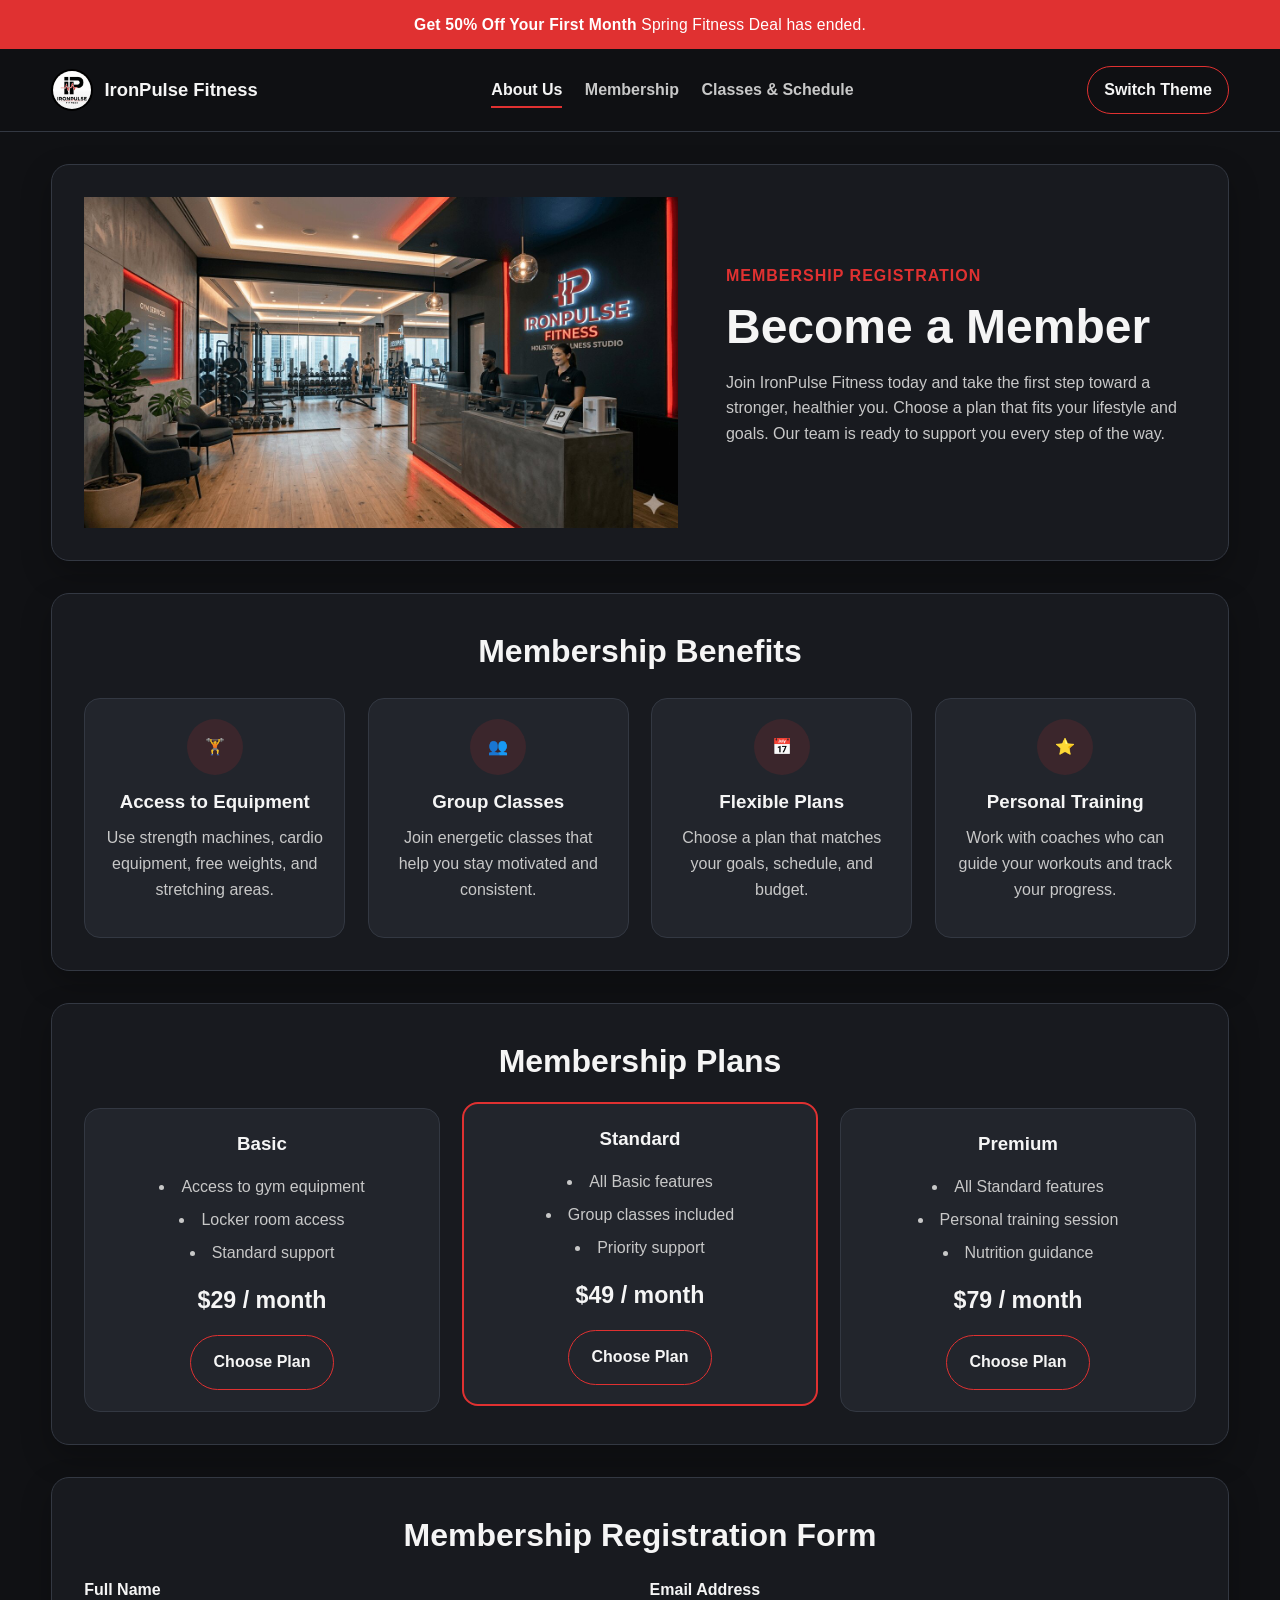
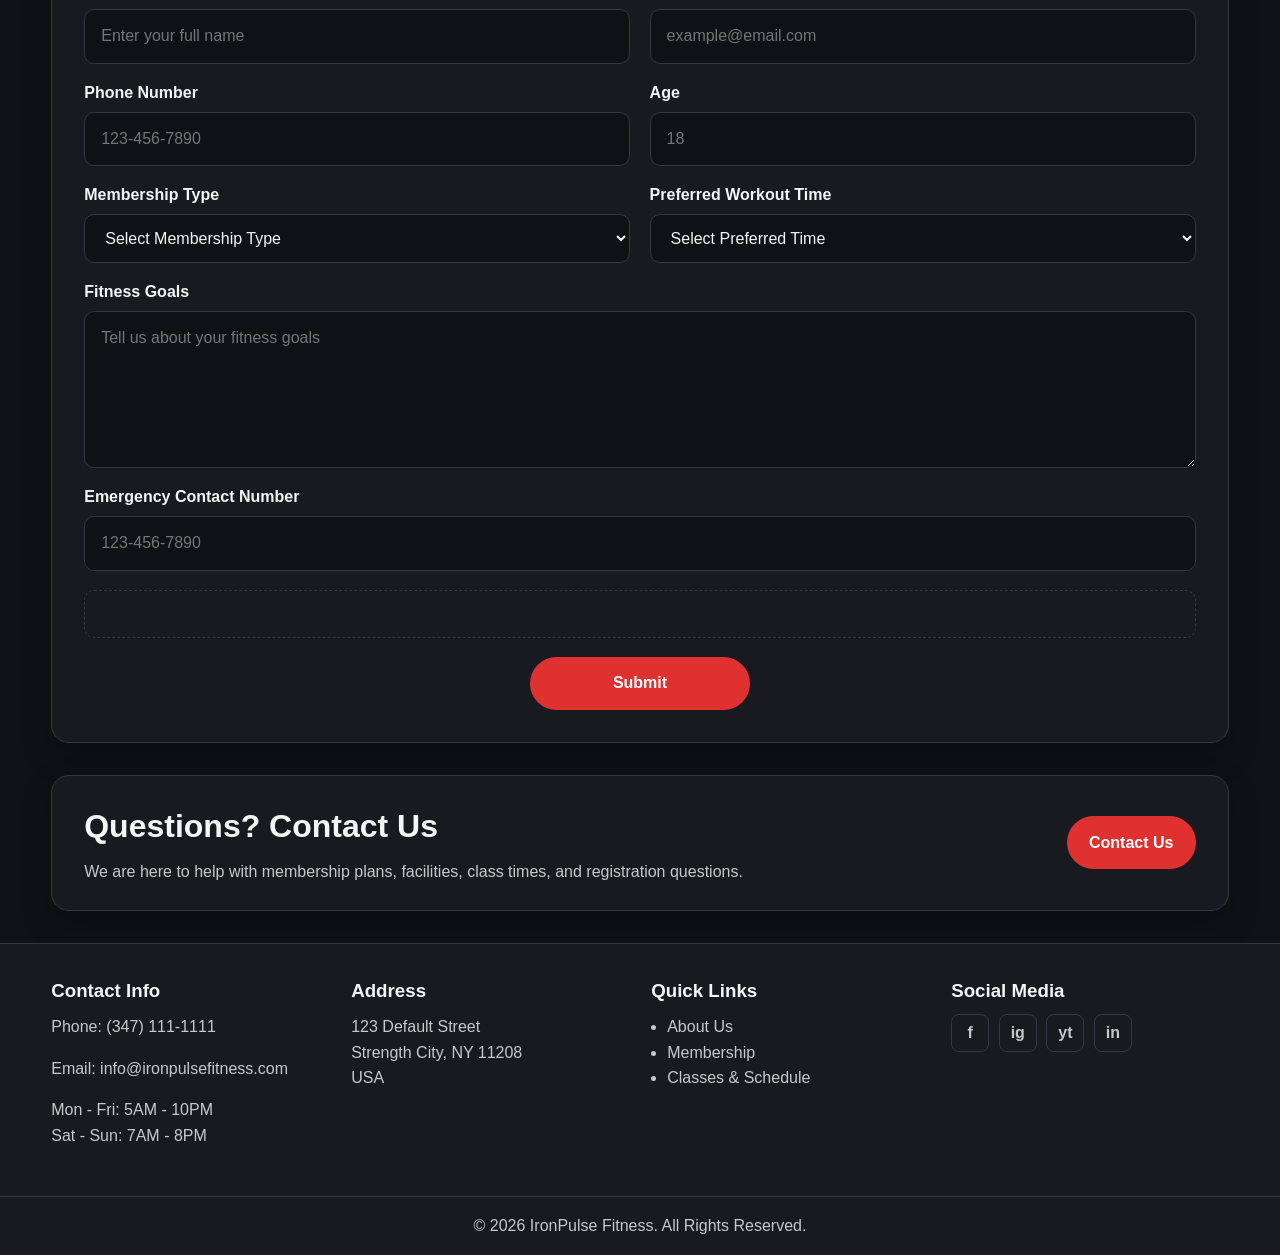
==== membership.html @ 701a0eed "First Upload" ====
<!--
---------------------------------------------------------------------------------------
  IronPulse Fitness Final Project
  Author: Mahmudul Hasan
  Date: May 16, 2026
  CST 2309 | Gym Website
  Membership page for a fictional gym called IronPulse Fitness. 
  This page uses the template.html file for the header, footer, and JavaScript links. 
  The main content is added to the <main> element below.
  ------------------------------------------------------------------------------------- 
-->

<!DOCTYPE html>
<html lang="en">

<head>
  <meta charset="UTF-8">
  <!-- The viewport meta tag is important for responsive design. -->
  <meta name="viewport" content="width=device-width, initial-scale=1.0">
  <title>IronPulse Fitness | About Us</title>
  <!-- Link to the external CSS file for styling. -->
  <link rel="stylesheet" href="css/style.css">
  <!-- Link to the favicon for the website. -->
  <link rel="icon" type="image/png" href="favicon.png">
</head>

<body>
  <!-- Countdown promotion clock. This appears above the menu on every page. -->
  <div class="top-countdown" aria-live="polite">
    <strong>Get 50% Off Your First Month</strong>
    <span id="countdownText"> Spring Fitness Deal</span>
  </div>

  <!-- Main header and navigation. The same header is used on all three pages. -->
  <header class="site-header">
    <nav class="navbar" aria-label="Main navigation">
      <a class="brand" href="index.html" aria-label="IronPulse Fitness home">
         <img class="brand-mark" src="favicon.png" alt="IronPulse Fitness Logo">
        <span>IronPulse Fitness</span>
      </a>

      <!-- Mobile hamburger button. JavaScript opens and closes the menu. -->
      <button class="menu-toggle" id="menuToggle" aria-label="Open navigation menu" aria-expanded="false">
        <span></span>
        <span></span>
        <span></span>
      </button>

      <ul class="nav-links" id="navLinks">
        <li><a class="active" href="index.html">About Us</a></li>
        <li><a href="membership.html">Membership</a></li>
        <li><a href="classes.html">Classes &amp; Schedule</a></li>
      </ul>

      <button class="theme-btn" id="themeToggle" type="button">Switch Theme</button>
    </nav>
  </header>

  <main>
    <!-- Membership hero section. -->
    <section class="two-column-section page-intro">
      <div class="hero-image">
        <img src="images/membership-gym.jpg" alt="IronPulse Fitness front desk and gym interior">
      </div>
      <div>
        <p class="eyebrow">Membership Registration</p>
        <h1>Become a Member</h1>
        <p>
          Join IronPulse Fitness today and take the first step toward a stronger, healthier you. Choose a
          plan that fits your lifestyle and goals. Our team is ready to support you every step of the way.
        </p>
      </div>
    </section>

    <!-- Benefit cards. -->
    <section class="section-block">
      <h2>Membership Benefits</h2>
      <div class="value-grid">
        <article class="small-card">
          <span class="circle-icon">🏋</span>
          <h3>Access to Equipment</h3>
          <p>Use strength machines, cardio equipment, free weights, and stretching areas.</p>
        </article>
        <article class="small-card">
          <span class="circle-icon">👥</span>
          <h3>Group Classes</h3>
          <p>Join energetic classes that help you stay motivated and consistent.</p>
        </article>
        <article class="small-card">
          <span class="circle-icon">📅</span>
          <h3>Flexible Plans</h3>
          <p>Choose a plan that matches your goals, schedule, and budget.</p>
        </article>
        <article class="small-card">
          <span class="circle-icon">⭐</span>
          <h3>Personal Training</h3>
          <p>Work with coaches who can guide your workouts and track your progress.</p>
        </article>
      </div>
    </section>

    <!-- Membership plan cards. -->
    <section class="section-block">
      <h2>Membership Plans</h2>
      <div class="plan-grid">
        <article class="plan-card">
          <h3>Basic</h3>
          <ul>
            <li>Access to gym equipment</li>
            <li>Locker room access</li>
            <li>Standard support</li>
          </ul>
          <p class="price">$29 / month</p>
          <a class="secondary-btn" href="#registrationForm">Choose Plan</a>
        </article>
        <article class="plan-card featured-plan">
          <h3>Standard</h3>
          <ul>
            <li>All Basic features</li>
            <li>Group classes included</li>
            <li>Priority support</li>
          </ul>
          <p class="price">$49 / month</p>
          <a class="secondary-btn" href="#registrationForm">Choose Plan</a>
        </article>
        <article class="plan-card">
          <h3>Premium</h3>
          <ul>
            <li>All Standard features</li>
            <li>Personal training session</li>
            <li>Nutrition guidance</li>
          </ul>
          <p class="price">$79 / month</p>
          <a class="secondary-btn" href="#registrationForm">Choose Plan</a>
        </article>
      </div>
    </section>

    <!-- Registration form. JavaScript validates this form before submission. -->
    <section class="form-section" id="registrationForm">
      <h2>Membership Registration Form</h2>
      <form id="memberForm" novalidate>
        <div class="form-grid">
          <div class="form-group">
            <label for="fullName">Full Name</label>
            <input type="text" id="fullName" name="fullName" placeholder="Enter your full name">
          </div>

          <div class="form-group">
            <label for="email">Email Address</label>
            <input type="email" id="email" name="email" placeholder="example@email.com">
          </div>

          <div class="form-group">
            <label for="phone">Phone Number</label>
            <input type="tel" id="phone" name="phone" placeholder="123-456-7890">
          </div>

          <div class="form-group">
            <label for="age">Age</label>
            <input type="number" id="age" name="age" placeholder="18">
          </div>

          <div class="form-group">
            <label for="membershipType">Membership Type</label>
            <select id="membershipType" name="membershipType">
              <option value="">Select Membership Type</option>
              <option value="Basic">Basic</option>
              <option value="Standard">Standard</option>
              <option value="Premium">Premium</option>
              <option value="Student Plan">Student Plan</option>
            </select>
          </div>

          <div class="form-group">
            <label for="workoutTime">Preferred Workout Time</label>
            <select id="workoutTime" name="workoutTime">
              <option value="">Select Preferred Time</option>
              <option value="Morning">Morning</option>
              <option value="Afternoon">Afternoon</option>
              <option value="Evening">Evening</option>
              <option value="Night">Night</option>
            </select>
          </div>

          <div class="form-group full-width">
            <label for="fitnessGoals">Fitness Goals</label>
            <textarea id="fitnessGoals" name="fitnessGoals" rows="5" placeholder="Tell us about your fitness goals"></textarea>
          </div>

          <div class="form-group full-width">
            <label for="emergencyPhone">Emergency Contact Number</label>
            <input type="tel" id="emergencyPhone" name="emergencyPhone" placeholder="123-456-7890">
          </div>
        </div>

        <!-- JavaScript writes validation errors or success messages here. -->
        <div id="formMessage" class="form-message" aria-live="polite"></div>
        <button class="primary-btn submit-btn" type="submit">Submit</button>
      </form>
    </section>

    <section class="cta-row contact-strip">
      <div>
        <h2>Questions? Contact Us</h2>
        <p>We are here to help with membership plans, facilities, class times, and registration questions.</p>
      </div>
      <a class="primary-btn" href="mailto:info@ironpulsefitness.com">Contact Us</a>
    </section>
  </main>

<!--Footer Section-->

  <footer class="site-footer">
    <div class="footer-grid">
      <div>
        <h3>Contact Info</h3>
        <p>Phone: (347) 111-1111</p>
        <p>Email: info@ironpulsefitness.com</p>
        <p>Mon - Fri: 5AM - 10PM<br>Sat - Sun: 7AM - 8PM</p>
      </div>
      <div>
        <h3>Address</h3>
        <p>123 Default Street<br>Strength City, NY 11208<br>USA</p>
      </div>
      <div>
        <h3>Quick Links</h3>
        <ul>
          <li><a href="index.html">About Us</a></li>
          <li><a href="membership.html">Membership</a></li>
          <li><a href="classes.html">Classes &amp; Schedule</a></li>
        </ul>
      </div>
      <div>
        <h3>Social Media</h3>
        <div class="social-links">
          <a href="https://facebook.com" aria-label="Facebook">f</a>
          <a href="https://instagram.com" aria-label="Instagram">ig</a>
          <a href="https://youtube.com" aria-label="YouTube">yt</a>
          <a href="https://linkedin.com" aria-label="LinkedIn">in</a>
        </div>
      </div>
    </div>
    <p class="copyright">&copy; 2026 IronPulse Fitness. All Rights Reserved.</p>
  </footer>

<!-- JavaScript file -->
  <script src="js/script.js"></script>

</body>
</html>
---- css/style.css ----
/*
  IronPulse Fitness Final Project
  Author: Mahmudul Hasan
  Date: May 16, 2026
  CST 2309 | Gym Website
  External CSS file used by all three pages.
  This file includes:
      1. Basic setup and CSS variables
      2. Styles for countdown promotion clock and header
      3. Reusable layout sections like two-column sections, cards, and CTA rows
      4. Specific styles for about page cards
      5. Styles for membership page including form styling
      6. Styles for classes and schedule page including table and slideshow
      7. Footer styles
      8. Responsive design with multiple breakpoints
*/

/* -----------------------------
   1. Basic setup and variables
------------------------------ */
:root {
  --bg: #101114;
  --surface: #181a1f;
  --surface-light: #22252c;
  --text: #f5f5f5;
  --muted: #c8c8c8;
  --accent: #e03131;
  --accent-dark: #b02525;
  --border: #333842;
  --shadow: 0 12px 30px rgba(0, 0, 0, 0.25);
  --max-width: 1180px;
}

/* Light theme is turned on by JavaScript when the user clicks Switch Theme. */
body.light-theme {
  --bg: #f7f7f7;
  --surface: #ffffff;
  --surface-light: #f1f1f1;
  --text: #1f1f1f;
  --muted: #555555;
  --border: #d6d6d6;
  --shadow: 0 10px 22px rgba(0, 0, 0, 0.10);
}

* {
  box-sizing: border-box;
}

html {
  scroll-behavior: smooth;
}

body {
  margin: 0;
  font-family: Arial, Helvetica, sans-serif;
  background: var(--bg);
  color: var(--text);
  line-height: 1.6;
}

img {
  max-width: 100%;
  display: block;
}

a {
  color: inherit;
  text-decoration: none;
}

main {
  width: min(var(--max-width), 92%);
  margin: 0 auto;
}

h1,
h2,
h3,
p {
  margin-top: 0;
}

h1 {
  font-size: 3rem;
  line-height: 1.1;
  margin-bottom: 1rem;
}

h2 {
  font-size: 2rem;
  text-align: center;
  margin-bottom: 1.3rem;
}

h3 {
  margin-bottom: 0.5rem;
}

p {
  color: var(--muted);
}

/* -----------------------------
   2. Countdown and header
------------------------------ */
.top-countdown {
  background: var(--accent);
  color: #ffffff;
  text-align: center;
  padding: 0.75rem 1rem;
  font-size: 0.98rem;
  letter-spacing: 0.2px;
}



.site-header {
  position: sticky;
  top: 0;
  z-index: 50;
  background: rgba(16, 17, 20, 0.96);
  border-bottom: 1px solid var(--border);
  backdrop-filter: blur(10px);
}

.light-theme .site-header {
  background: rgba(255, 255, 255, 0.96);
}

.navbar {
  width: min(var(--max-width), 92%);
  margin: 0 auto;
  min-height: 82px;
  display: flex;
  align-items: center;
  justify-content: space-between;
  gap: 1.2rem;
}

.brand {
  display: flex;
  align-items: center;
  gap: 0.7rem;
  font-weight: 800;
  font-size: 1.15rem;
  white-space: nowrap;
}

.brand-mark {
  width: 42px;
  height: 42px;
  border: 2px solid #000;
  background: white;
  display: grid;
  place-items: center;
  font-size: 0.9rem;
  border-radius: 100%;
  font-weight: 800;
}

.nav-links {
  list-style: none;
  margin: 0;
  padding: 0;
  display: flex;
  align-items: center;
  gap: 1.4rem;
}

.nav-links a {
  color: var(--muted);
  font-weight: 700;
  padding: 0.5rem 0;
  border-bottom: 2px solid transparent;
}

.nav-links a:hover,
.nav-links a.active {
  color: var(--text);
  border-bottom-color: var(--accent);
}

.theme-btn,
.menu-toggle,
.primary-btn,
.secondary-btn,
.submit-btn,
.slide-btn {
  cursor: pointer;
  font: inherit;
}

.theme-btn {
  border: 1px solid var(--accent);
  background: transparent;
  color: var(--text);
  padding: 0.65rem 1rem;
  border-radius: 999px;
  font-weight: 700;
}

.theme-btn:hover {
  background: var(--accent);
  color: #ffffff;
}

/* The hamburger menu is hidden on desktop and shown on mobile screens. */
.menu-toggle {
  display: none;
  width: 44px;
  height: 42px;
  border: 1px solid var(--border);
  border-radius: 8px;
  background: var(--surface);
  padding: 0.5rem;
}

.menu-toggle span {
  display: block;
  height: 3px;
  background: var(--text);
  margin: 5px 0;
  border-radius: 10px;
}

/* -----------------------------
   3. Reusable layout sections
------------------------------ */
.two-column-section,
.section-block,
.content-card,
.form-section,
.interactive-card,
.cta-row {
  background: var(--surface);
  border: 1px solid var(--border);
  border-radius: 18px;
  box-shadow: var(--shadow);
  margin: 2rem 0;
}

.two-column-section {
  display: grid;
  grid-template-columns: 1.1fr 0.9fr;
  align-items: center;
  gap: 2rem;
  padding: 2rem;
}

.hero-video {
  width: 100%;
  height: 100%;
  max-height: 520px;
  object-fit: cover;
  display: block;
  border-radius: 18px;
}

.hero-text,
.page-intro > div:last-child {
  padding: 1rem;
}

.eyebrow {
  color: var(--accent);
  font-weight: 800;
  text-transform: uppercase;
  letter-spacing: 1px;
  margin-bottom: 0.75rem;
}

.primary-btn,
.secondary-btn {
  display: inline-block;
  border: 0;
  border-radius: 999px;
  padding: 0.85rem 1.4rem;
  font-weight: 800;
  text-align: center;
}

.primary-btn {
  background: var(--accent);
  color: #ffffff;
}

.primary-btn:hover {
  background: var(--accent-dark);
}

.secondary-btn {
  border: 1px solid var(--accent);
  color: var(--text);
  background: transparent;
}

.secondary-btn:hover {
  background: var(--accent);
  color: #ffffff;
}

.content-card,
.section-block,
.form-section,
.interactive-card {
  padding: 2rem;
}

.about-box p {
  max-width: 900px;
  margin: 0 auto;
  text-align: center;
}

.value-grid,
.program-grid,
.trainer-grid,
.plan-grid,
.class-grid,
.interactive-grid,
.footer-grid {
  display: grid;
  gap: 1.4rem;
}

.value-grid {
  grid-template-columns: repeat(4, 1fr);
}

.small-card,
.image-card,
.trainer-card,
.plan-card,
.class-card {
  background: var(--surface-light);
  border: 1px solid var(--border);
  border-radius: 16px;
  padding: 1.2rem;
}

.small-card {
  text-align: center;
}

.circle-icon {
  display: grid;
  place-items: center;
  width: 56px;
  height: 56px;
  border-radius: 50%;
  margin: 0 auto 0.8rem;
  background: rgba(224, 49, 49, 0.13);
  color: var(--accent);
  font-weight: 900;
}

/* -----------------------------
   4. About page cards
------------------------------ */
.program-grid {
  grid-template-columns: repeat(4, 1fr);
}

.image-card img {
  height: 170px;
  width: 100%;
  object-fit: cover;
  border-radius: 12px;
  margin-bottom: 1rem;
}

.trainer-grid {
  grid-template-columns: repeat(3, 1fr);
}

.trainer-card {
  text-align: center;
}

.trainer-card img {
  width: 160px;
  height: 160px;
  border-radius: 50%;
  object-fit: cover;
  margin: 0 auto 1rem;
  border: 4px solid var(--accent);
}

.cta-row {
  padding: 1.6rem 2rem;
  display: flex;
  align-items: center;
  justify-content: space-between;
  gap: 1.5rem;
}

.cta-row h2 {
  text-align: left;
  margin-bottom: 0.4rem;
}

.cta-row p {
  margin-bottom: 0;
}

/* -----------------------------
   5. Membership page
------------------------------ */
.plan-grid {
  grid-template-columns: repeat(3, 1fr);
}

.plan-card {
  text-align: center;
}

.plan-card ul {
  list-style-position: inside;
  padding: 0;
  color: var(--muted);
}

.plan-card li {
  margin: 0.45rem 0;
}

.price {
  font-size: 1.45rem;
  color: var(--text);
  font-weight: 900;
  margin: 1rem 0;
}

.featured-plan {
  border: 2px solid var(--accent);
  transform: translateY(-6px);
}

.form-section h2 {
  margin-bottom: 1rem;
}

.form-grid {
  display: grid;
  grid-template-columns: repeat(2, 1fr);
  gap: 1rem 1.2rem;
}

.form-group {
  display: flex;
  flex-direction: column;
}

.form-group label {
  margin-bottom: 0.4rem;
  font-weight: 800;
}

input,
select,
textarea {
  width: 100%;
  padding: 0.85rem 1rem;
  border: 1px solid var(--border);
  border-radius: 10px;
  background: var(--bg);
  color: var(--text);
  font: inherit;
}

input:focus,
select:focus,
textarea:focus {
  outline: 2px solid var(--accent);
  border-color: var(--accent);
}

.full-width {
  grid-column: 1 / -1;
}

.form-message {
  min-height: 48px;
  margin: 1.2rem 0;
  padding: 1rem;
  border: 1px dashed var(--border);
  border-radius: 10px;
  color: var(--muted);
}

.form-message.error {
  border-color: var(--accent);
  color: #ffbaba;
  background: rgba(224, 49, 49, 0.10);
}

.light-theme .form-message.error {
  color: #8a1717;
}

.form-message.success {
  border-color: #2f9e44;
  color: #b7f7c4;
  background: rgba(47, 158, 68, 0.12);
}

.light-theme .form-message.success {
  color: #236b32;
}

.submit-btn {
  min-width: 220px;
  display: block;
  margin: 0 auto;
}

.contact-strip {
  margin-bottom: 2rem;
}

/* -----------------------------
   6. Classes and schedule page
------------------------------ */
.class-grid {
  grid-template-columns: repeat(3, 1fr);
}

.class-card {
  display: flex;
  align-items: center;
  gap: 1rem;
}

.class-card img {
  width: 120px;
  height: 100px;
  border-radius: 12px;
  object-fit: cover;
  flex-shrink: 0;
}

.table-wrap {
  overflow-x: auto;
}

table {
  width: 100%;
  border-collapse: collapse;
  min-width: 680px;
  background: var(--surface-light);
  border-radius: 12px;
  overflow: hidden;
}

th,
td {
  border: 1px solid var(--border);
  padding: 0.95rem;
  text-align: left;
}

th {
  background: var(--accent);
  color: #ffffff;
}

.interactive-grid {
  grid-template-columns: repeat(2, 1fr);
  margin: 2rem 0;
}

.result-box {
  min-height: 120px;
  border: 1px dashed var(--border);
  border-radius: 12px;
  background: var(--surface-light);
  display: grid;
  place-items: center;
  text-align: center;
  padding: 1rem;
  margin: 1rem 0;
  font-weight: 800;
}

.slideshow {
  display: grid;
  grid-template-columns: auto 1fr auto;
  align-items: center;
  gap: 0.8rem;
}

.slideshow img {
  height: 260px;
  width: 100%;
  object-fit: cover;
  border-radius: 14px;
  border: 1px solid var(--border);
}

.slide-btn {
  width: 42px;
  height: 42px;
  border: 1px solid var(--border);
  border-radius: 50%;
  background: var(--surface-light);
  color: var(--text);
  font-weight: 900;
}

.slide-caption {
  text-align: center;
  margin: 0.8rem 0;
  font-weight: 800;
  color: var(--text);
}

.slide-dots {
  display: flex;
  justify-content: center;
  gap: 0.45rem;
}

.slide-dots span {
  width: 12px;
  height: 12px;
  border-radius: 50%;
  background: var(--border);
}

.slide-dots span.active-dot {
  background: var(--accent);
}

/* -----------------------------
   7. Footer
------------------------------ */
.site-footer {
  background: var(--surface);
  border-top: 1px solid var(--border);
  margin-top: 2rem;
}

.footer-grid {
  width: min(var(--max-width), 92%);
  margin: 0 auto;
  padding: 2rem 0;
  grid-template-columns: repeat(4, 1fr);
}

.site-footer h3 {
  color: var(--text);
}

.site-footer p,
.site-footer li,
.site-footer a {
  color: var(--muted);
}

.site-footer ul {
  padding-left: 1rem;
  margin: 0;
}

.site-footer a:hover {
  color: var(--accent);
}

.social-links {
  display: flex;
  gap: 0.6rem;
  flex-wrap: wrap;
}

.social-links a {
  width: 38px;
  height: 38px;
  border: 1px solid var(--border);
  border-radius: 8px;
  display: grid;
  place-items: center;
  font-weight: 900;
}

.copyright {
  text-align: center;
  padding: 1rem;
  border-top: 1px solid var(--border);
  margin: 0;
}

/* -----------------------------
   8. Responsive design
   Breakpoint 1: laptop
------------------------------ */
@media (max-width: 1200px) {
  h1 {
    font-size: 2.6rem;
  }

  .program-grid,
  .value-grid {
    grid-template-columns: repeat(2, 1fr);
  }

  .class-grid {
    grid-template-columns: repeat(2, 1fr);
  }
}

/* -----------------------------
   Breakpoint 2: tablet
------------------------------ */
@media (max-width: 900px) {
  .navbar {
    flex-wrap: wrap;
    min-height: auto;
    padding: 1rem 0;
  }

  .two-column-section {
    grid-template-columns: 1fr;
  }

  .hero-image img {
    height: 320px;
  }

  .trainer-grid,
  .plan-grid,
  .interactive-grid,
  .footer-grid {
    grid-template-columns: 1fr 1fr;
  }

  .featured-plan {
    transform: none;
  }

  .cta-row {
    align-items: flex-start;
    flex-direction: column;
  }
}

/* -----------------------------
   Breakpoint 3: mobile
   Hamburger menu becomes active here.
------------------------------ */
@media (max-width: 700px) {
  .top-countdown span {
    display: block;
    margin-top: 0.25rem;
  }

  .menu-toggle {
    display: block;
    order: 2;
  }

  .theme-btn {
    order: 3;
    width: 100%;
  }

  .nav-links {
    order: 4;
    display: none;
    flex-direction: column;
    align-items: stretch;
    width: 100%;
    background: var(--surface-light);
    border: 1px solid var(--border);
    border-radius: 12px;
    padding: 1rem;
    margin-top: 0.5rem;
  }

  .nav-links.show-menu {
    display: flex;
  }

  .nav-links a {
    display: block;
    padding: 0.8rem;
    border-bottom: 1px solid var(--border);
  }

  .nav-links li:last-child a {
    border-bottom: 0;
  }

  h1 {
    font-size: 2.1rem;
  }

  h2 {
    font-size: 1.6rem;
  }

  .two-column-section,
  .content-card,
  .section-block,
  .form-section,
  .interactive-card {
    padding: 1.2rem;
  }

  .program-grid,
  .value-grid,
  .trainer-grid,
  .plan-grid,
  .class-grid,
  .interactive-grid,
  .footer-grid {
    grid-template-columns: 1fr;
  }

  .form-grid {
    grid-template-columns: 1fr;
  }

  .class-card {
    align-items: flex-start;
  }

  .class-card img {
    width: 95px;
    height: 85px;
  }

  .slideshow {
    grid-template-columns: 1fr;
  }

  .slide-btn {
    width: 100%;
    border-radius: 10px;
  }
}

/* -----------------------------
   Breakpoint 4: small phone
------------------------------ */
@media (max-width: 430px) {
  main,
  .navbar,
  .footer-grid {
    width: 94%;
  }

  .brand {
    font-size: 1rem;
  }

  .brand-mark {
    width: 36px;
    height: 36px;
  }

  h1 {
    font-size: 1.8rem;
  }

  .hero-image img,
  .slideshow img {
    height: 230px;
  }

  .class-card {
    flex-direction: column;
  }

  .class-card img {
    width: 100%;
    height: 170px;
  }

  .primary-btn,
  .secondary-btn,
  .submit-btn {
    width: 100%;
  }
}
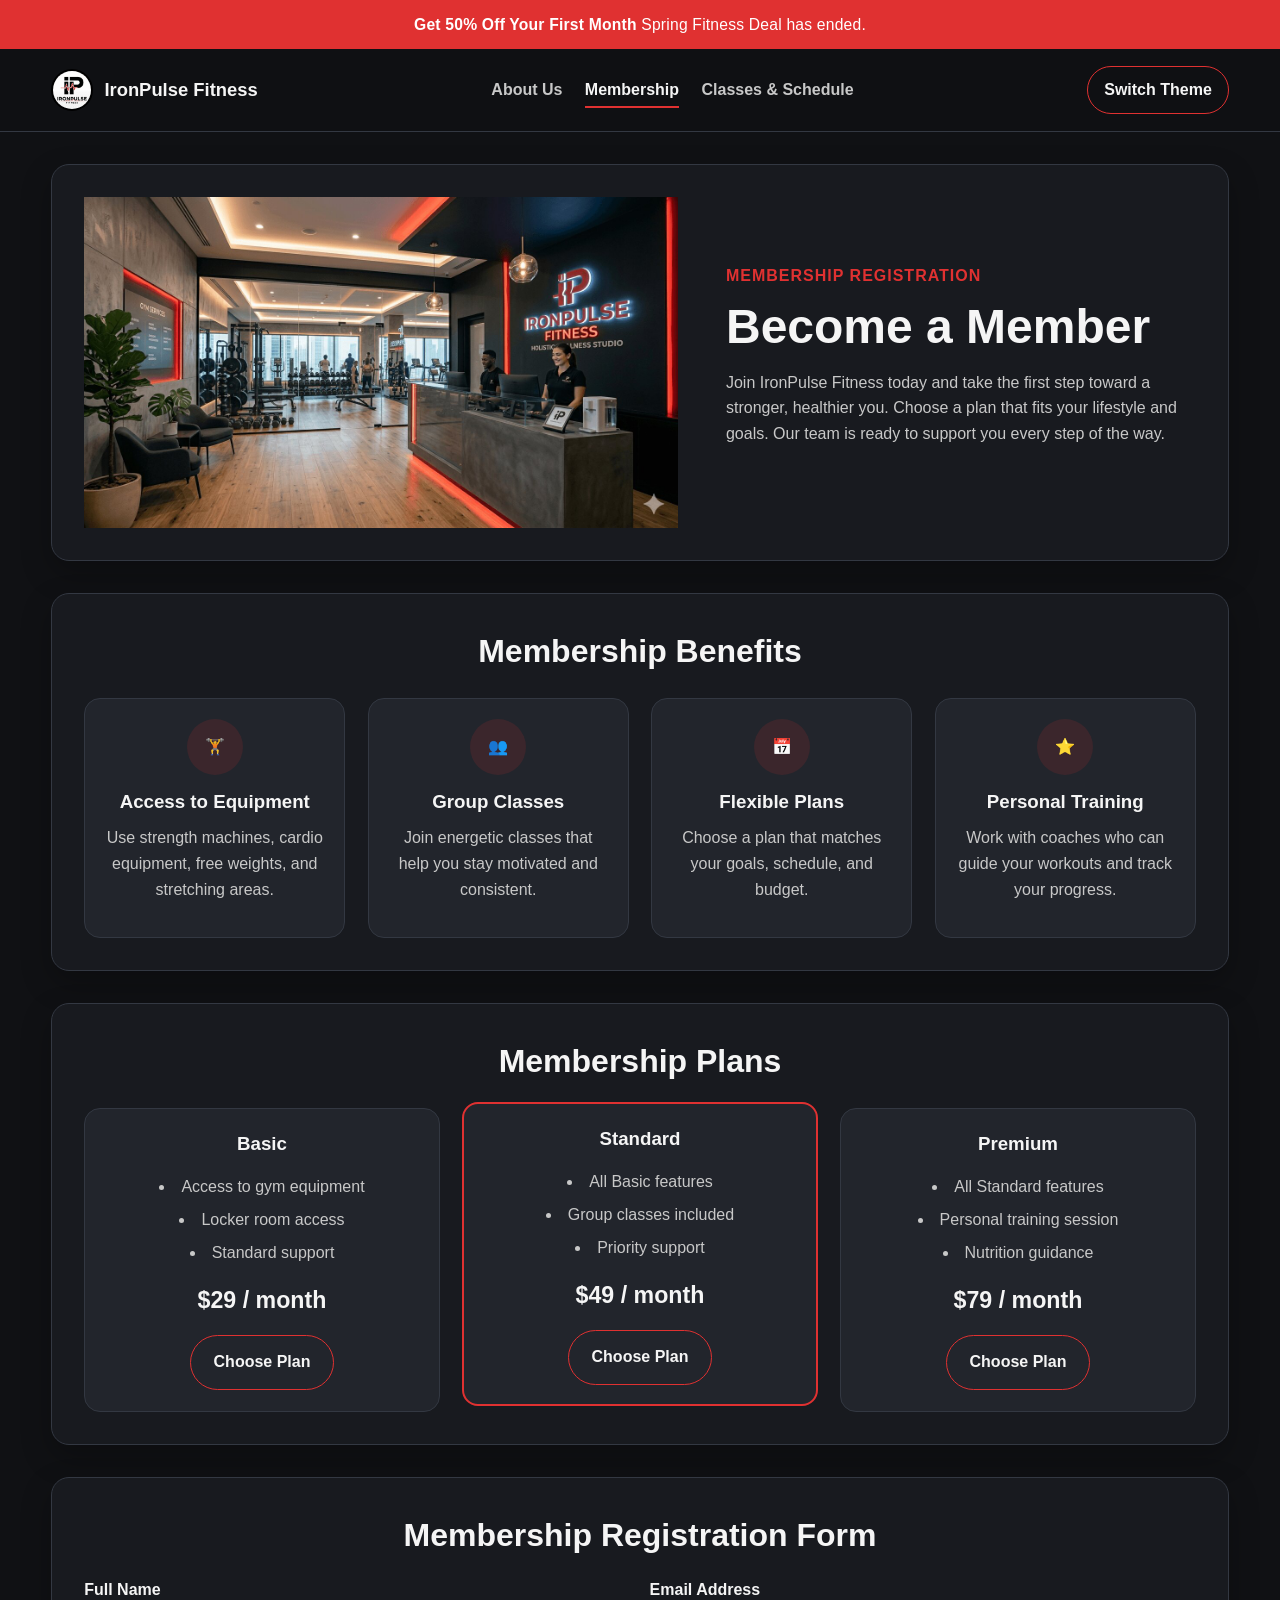
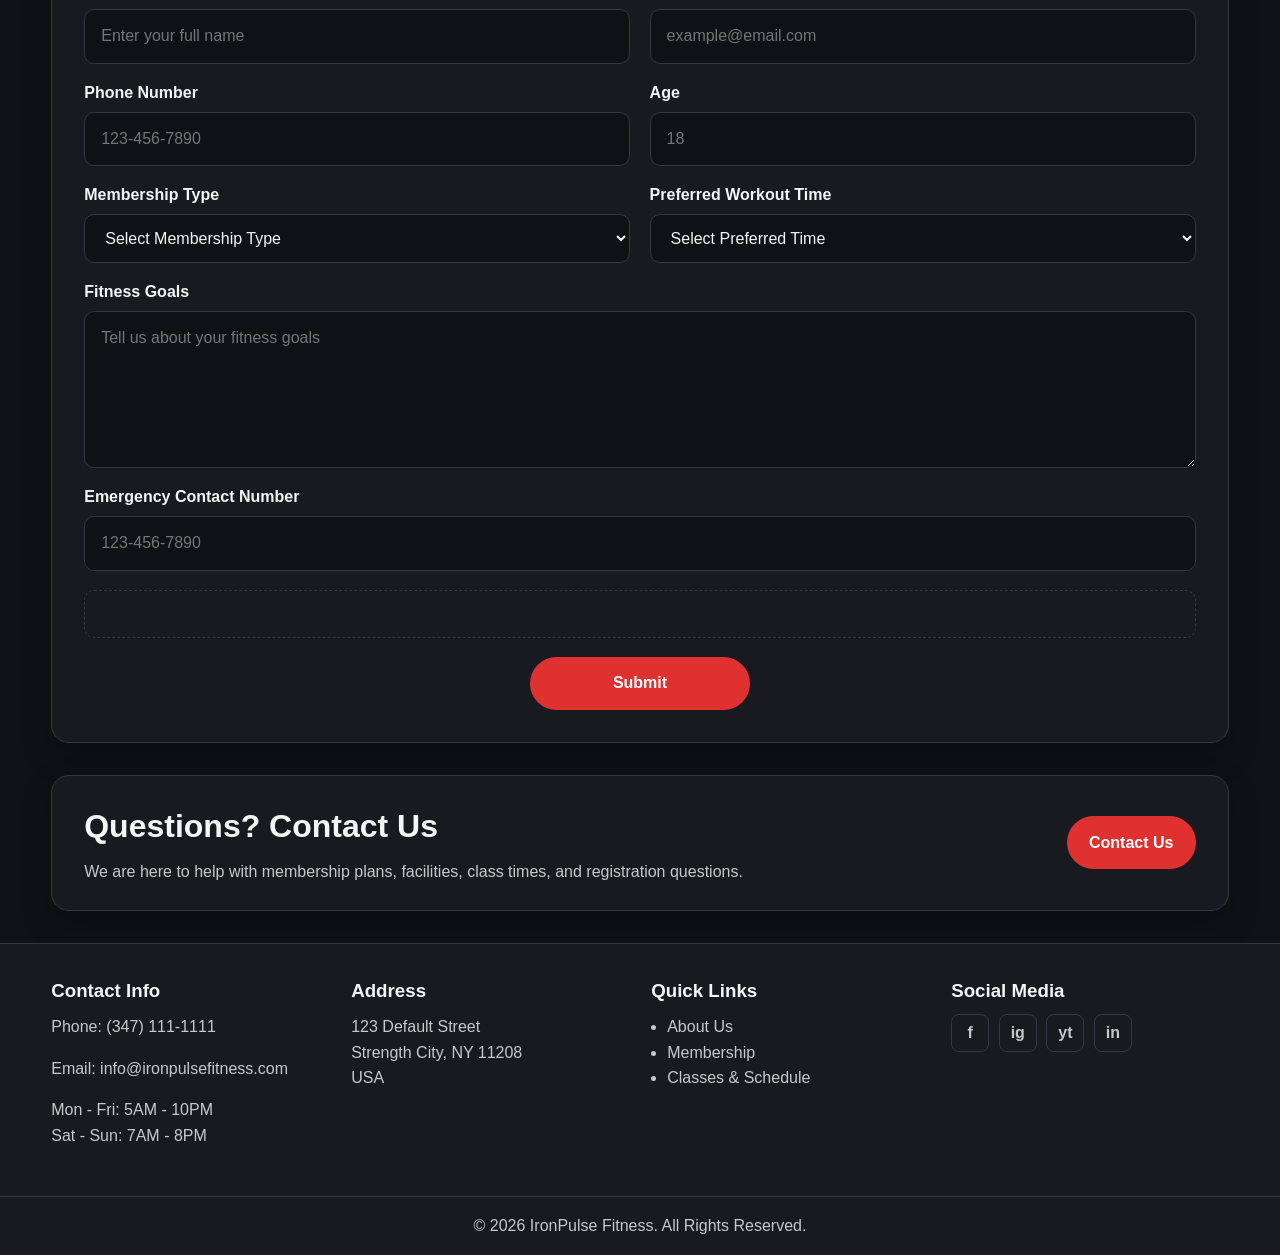
==== commit ae60cf7f: "Update active link for Membership page" ====
--- a/membership.html
+++ b/membership.html
@@ -47,8 +47,8 @@
       </button>
 
       <ul class="nav-links" id="navLinks">
-        <li><a class="active" href="index.html">About Us</a></li>
-        <li><a href="membership.html">Membership</a></li>
+        <li><a href="index.html">About Us</a></li>
+        <li><a class="active" href="membership.html">Membership</a></li>
         <li><a href="classes.html">Classes &amp; Schedule</a></li>
       </ul>
 
